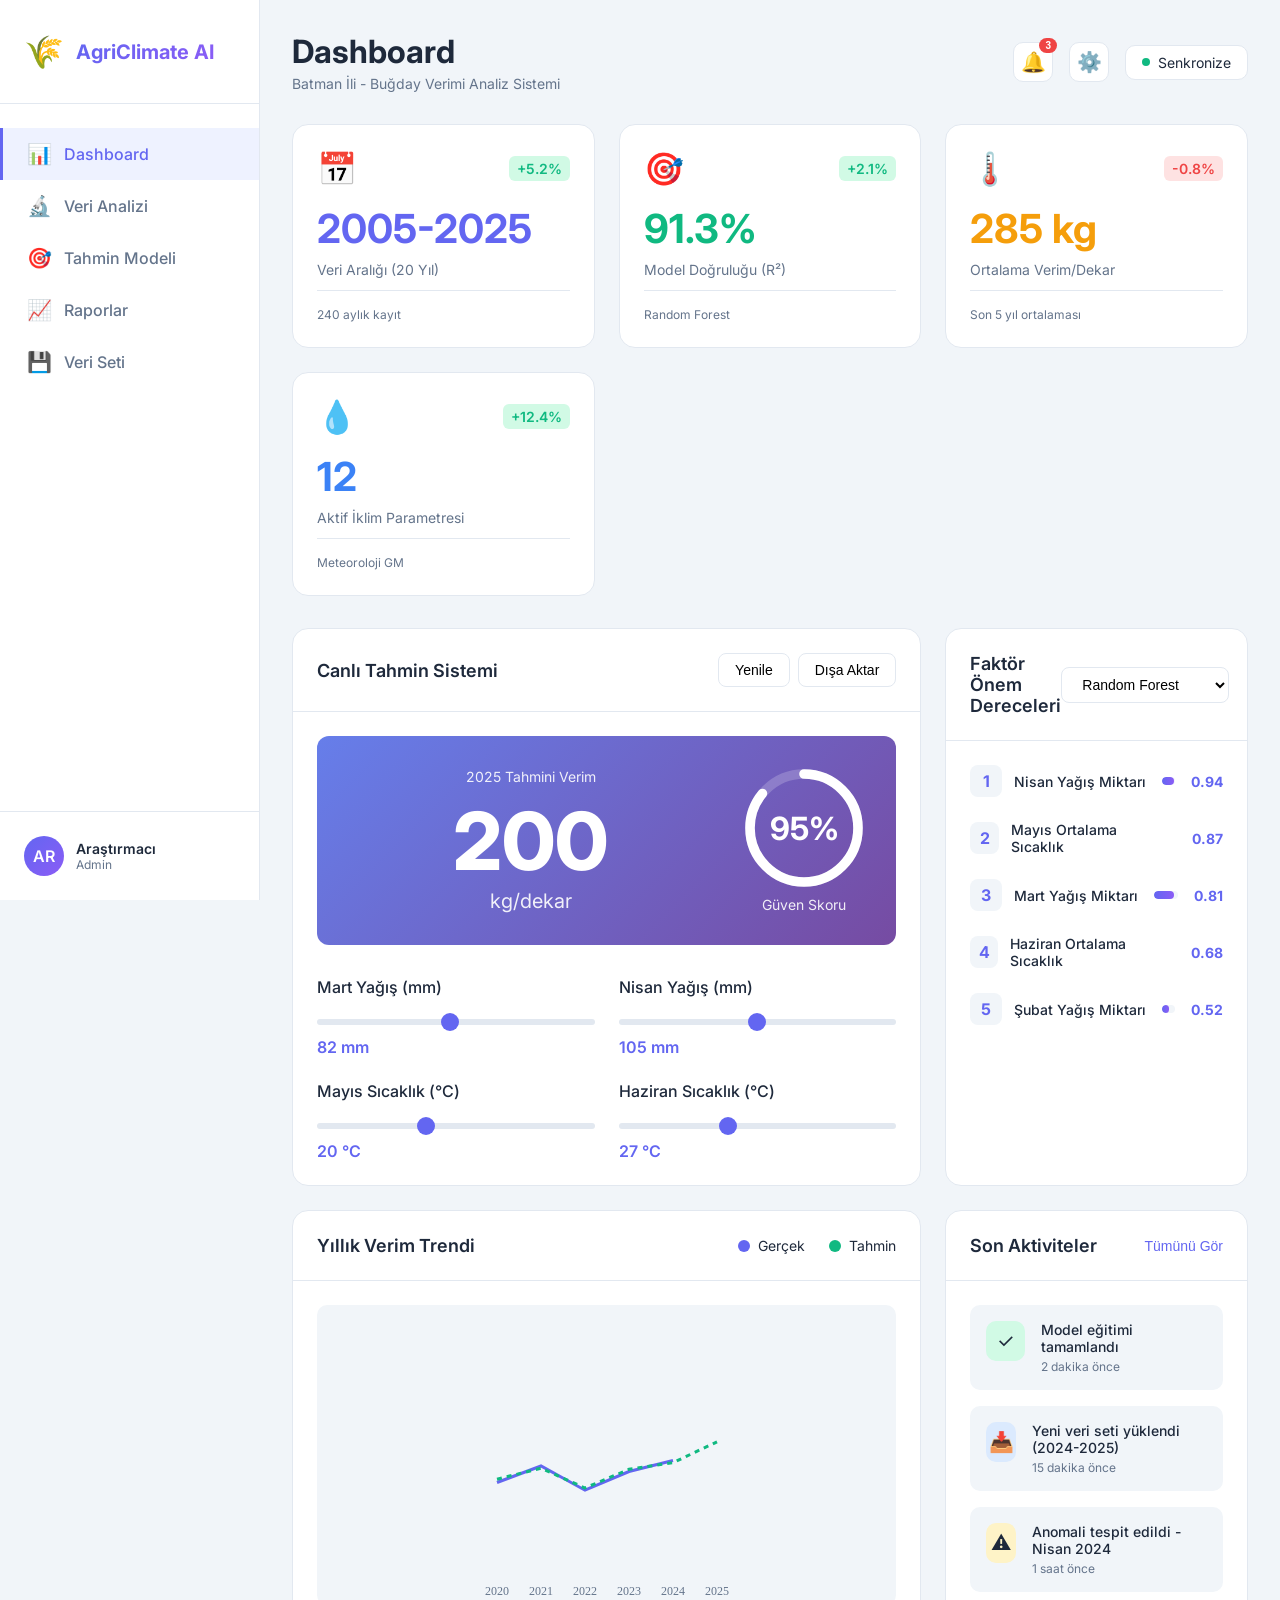
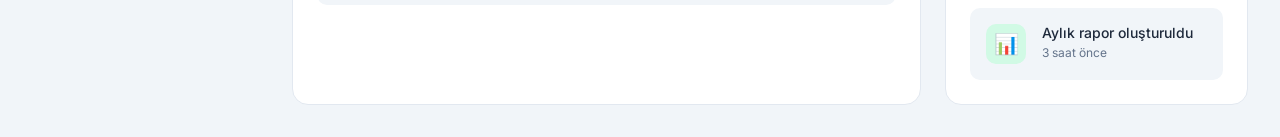
==== index.html @ 7dd1b00b "first commit" ====
<!DOCTYPE html>
<html lang="tr">
<head>
    <meta charset="UTF-8">
    <meta name="viewport" content="width=device-width, initial-scale=1.0">
    <title>AgriClimate AI - İklim Verisi Analiz Platformu</title>
    <link href="https://fonts.googleapis.com/css2?family=Inter:wght@300;400;500;600;700;800&display=swap" rel="stylesheet">
    <link rel="stylesheet" href="styles.css">
</head>
<body>
    <!-- Sidebar -->
    <aside class="sidebar">
        <div class="logo-container">
            <div class="logo-icon">🌾</div>
            <div class="logo-text">AgriClimate AI</div>
        </div>
        
        <nav class="nav-menu">
            <a href="index.html" class="nav-item active">
                <span class="nav-icon">📊</span>
                <span class="nav-text">Dashboard</span>
            </a>
            <a href="analysis.html" class="nav-item">
                <span class="nav-icon">🔬</span>
                <span class="nav-text">Veri Analizi</span>
            </a>
            <a href="prediction.html" class="nav-item">
                <span class="nav-icon">🎯</span>
                <span class="nav-text">Tahmin Modeli</span>
            </a>
            <a href="reports.html" class="nav-item">
                <span class="nav-icon">📈</span>
                <span class="nav-text">Raporlar</span>
            </a>
            <a href="data.html" class="nav-item">
                <span class="nav-icon">💾</span>
                <span class="nav-text">Veri Seti</span>
            </a>
        </nav>
        
        <div class="sidebar-footer">
            <div class="user-info">
                <div class="user-avatar">AR</div>
                <div class="user-details">
                    <div class="user-name">Araştırmacı</div>
                    <div class="user-role">Admin</div>
                </div>
            </div>
        </div>
    </aside>

    <!-- Main Content -->
    <main class="main-content">
        <!-- Top Bar -->
        <header class="top-bar">
            <div class="page-title">
                <h1>Dashboard</h1>
                <p class="page-subtitle">Batman İli - Buğday Verimi Analiz Sistemi</p>
            </div>
            <div class="top-actions">
                <button class="btn-icon" title="Bildirimler">
                    <span class="notification-badge">3</span>
                    🔔
                </button>
                <button class="btn-icon" title="Ayarlar">⚙️</button>
                <div class="sync-status">
                    <span class="status-dot"></span>
                    <span>Senkronize</span>
                </div>
            </div>
        </header>

        <!-- Stats Cards -->
        <section class="stats-grid">
            <div class="stat-card primary">
                <div class="stat-header">
                    <span class="stat-icon">📅</span>
                    <span class="stat-trend up">+5.2%</span>
                </div>
                <div class="stat-value">2005-2025</div>
                <div class="stat-label">Veri Aralığı (20 Yıl)</div>
                <div class="stat-footer">
                    <span class="stat-detail">240 aylık kayıt</span>
                </div>
            </div>

            <div class="stat-card success">
                <div class="stat-header">
                    <span class="stat-icon">🎯</span>
                    <span class="stat-trend up">+2.1%</span>
                </div>
                <div class="stat-value">91.3%</div>
                <div class="stat-label">Model Doğruluğu (R²)</div>
                <div class="stat-footer">
                    <span class="stat-detail">Random Forest</span>
                </div>
            </div>

            <div class="stat-card warning">
                <div class="stat-header">
                    <span class="stat-icon">🌡️</span>
                    <span class="stat-trend down">-0.8%</span>
                </div>
                <div class="stat-value">285 kg</div>
                <div class="stat-label">Ortalama Verim/Dekar</div>
                <div class="stat-footer">
                    <span class="stat-detail">Son 5 yıl ortalaması</span>
                </div>
            </div>

            <div class="stat-card info">
                <div class="stat-header">
                    <span class="stat-icon">💧</span>
                    <span class="stat-trend up">+12.4%</span>
                </div>
                <div class="stat-value">12</div>
                <div class="stat-label">Aktif İklim Parametresi</div>
                <div class="stat-footer">
                    <span class="stat-detail">Meteoroloji GM</span>
                </div>
            </div>
        </section>

        <!-- Main Grid -->
        <div class="dashboard-grid">
            <!-- Live Prediction Panel -->
            <section class="panel live-prediction">
                <div class="panel-header">
                    <h2>Canlı Tahmin Sistemi</h2>
                    <div class="panel-actions">
                        <button class="btn-small">Yenile</button>
                        <button class="btn-small">Dışa Aktar</button>
                    </div>
                </div>
                <div class="panel-content">
                    <div class="prediction-display">
                        <div class="prediction-main">
                            <div class="prediction-label">2025 Tahmini Verim</div>
                            <div class="prediction-value" id="mainPrediction">312</div>
                            <div class="prediction-unit">kg/dekar</div>
                        </div>
                        <div class="prediction-confidence">
                            <div class="confidence-circle">
                                <svg viewBox="0 0 100 100">
                                    <circle cx="50" cy="50" r="45" class="confidence-bg"></circle>
                                    <circle cx="50" cy="50" r="45" class="confidence-fill" style="stroke-dasharray: 257; stroke-dashoffset: 25.7;"></circle>
                                </svg>
                                <div class="confidence-text">91%</div>
                            </div>
                            <div class="confidence-label">Güven Skoru</div>
                        </div>
                    </div>
                    
                    <div class="parameters-grid">
                        <div class="param-item">
                            <label>Mart Yağış (mm)</label>
                            <input type="range" id="param1" min="20" max="150" value="82" oninput="updatePrediction()">
                            <span class="param-value" id="val1">82 mm</span>
                        </div>
                        <div class="param-item">
                            <label>Nisan Yağış (mm)</label>
                            <input type="range" id="param2" min="30" max="180" value="105" oninput="updatePrediction()">
                            <span class="param-value" id="val2">105 mm</span>
                        </div>
                        <div class="param-item">
                            <label>Mayıs Sıcaklık (°C)</label>
                            <input type="range" id="param3" min="15" max="28" value="20" oninput="updatePrediction()">
                            <span class="param-value" id="val3">20 °C</span>
                        </div>
                        <div class="param-item">
                            <label>Haziran Sıcaklık (°C)</label>
                            <input type="range" id="param4" min="22" max="35" value="27" oninput="updatePrediction()">
                            <span class="param-value" id="val4">27 °C</span>
                        </div>
                    </div>
                </div>
            </section>

            <!-- Feature Importance Chart -->
            <section class="panel feature-importance">
                <div class="panel-header">
                    <h2>Faktör Önem Dereceleri</h2>
                    <select class="select-small">
                        <option>Random Forest</option>
                        <option>XGBoost</option>
                        <option>Linear Regression</option>
                    </select>
                </div>
                <div class="panel-content">
                    <div class="importance-list">
                        <div class="importance-item">
                            <div class="importance-info">
                                <span class="importance-rank">1</span>
                                <span class="importance-name">Nisan Yağış Miktarı</span>
                            </div>
                            <div class="importance-bar-container">
                                <div class="importance-bar" style="width: 94%"></div>
                            </div>
                            <span class="importance-score">0.94</span>
                        </div>
                        <div class="importance-item">
                            <div class="importance-info">
                                <span class="importance-rank">2</span>
                                <span class="importance-name">Mayıs Ortalama Sıcaklık</span>
                            </div>
                            <div class="importance-bar-container">
                                <div class="importance-bar" style="width: 87%"></div>
                            </div>
                            <span class="importance-score">0.87</span>
                        </div>
                        <div class="importance-item">
                            <div class="importance-info">
                                <span class="importance-rank">3</span>
                                <span class="importance-name">Mart Yağış Miktarı</span>
                            </div>
                            <div class="importance-bar-container">
                                <div class="importance-bar" style="width: 81%"></div>
                            </div>
                            <span class="importance-score">0.81</span>
                        </div>
                        <div class="importance-item">
                            <div class="importance-info">
                                <span class="importance-rank">4</span>
                                <span class="importance-name">Haziran Ortalama Sıcaklık</span>
                            </div>
                            <div class="importance-bar-container">
                                <div class="importance-bar" style="width: 68%"></div>
                            </div>
                            <span class="importance-score">0.68</span>
                        </div>
                        <div class="importance-item">
                            <div class="importance-info">
                                <span class="importance-rank">5</span>
                                <span class="importance-name">Şubat Yağış Miktarı</span>
                            </div>
                            <div class="importance-bar-container">
                                <div class="importance-bar" style="width: 52%"></div>
                            </div>
                            <span class="importance-score">0.52</span>
                        </div>
                    </div>
                </div>
            </section>

            <!-- Time Series Chart -->
            <section class="panel time-series">
                <div class="panel-header">
                    <h2>Yıllık Verim Trendi</h2>
                    <div class="chart-legend">
                        <span class="legend-item"><span class="legend-dot actual"></span>Gerçek</span>
                        <span class="legend-item"><span class="legend-dot predicted"></span>Tahmin</span>
                    </div>
                </div>
                <div class="panel-content">
                    <div class="chart-container">
                        <canvas id="trendChart"></canvas>
                    </div>
                </div>
            </section>

            <!-- Recent Activity -->
            <section class="panel activity-log">
                <div class="panel-header">
                    <h2>Son Aktiviteler</h2>
                    <button class="btn-text">Tümünü Gör</button>
                </div>
                <div class="panel-content">
                    <div class="activity-list">
                        <div class="activity-item">
                            <div class="activity-icon success">✓</div>
                            <div class="activity-details">
                                <div class="activity-title">Model eğitimi tamamlandı</div>
                                <div class="activity-time">2 dakika önce</div>
                            </div>
                        </div>
                        <div class="activity-item">
                            <div class="activity-icon info">📥</div>
                            <div class="activity-details">
                                <div class="activity-title">Yeni veri seti yüklendi (2024-2025)</div>
                                <div class="activity-time">15 dakika önce</div>
                            </div>
                        </div>
                        <div class="activity-item">
                            <div class="activity-icon warning">⚠️</div>
                            <div class="activity-details">
                                <div class="activity-title">Anomali tespit edildi - Nisan 2024</div>
                                <div class="activity-time">1 saat önce</div>
                            </div>
                        </div>
                        <div class="activity-item">
                            <div class="activity-icon success">📊</div>
                            <div class="activity-details">
                                <div class="activity-title">Aylık rapor oluşturuldu</div>
                                <div class="activity-time">3 saat önce</div>
                            </div>
                        </div>
                    </div>
                </div>
            </section>
        </div>
    </main>

    <script src="script.js"></script>
</body>
</html>
---- styles.css ----
* {
    margin: 0;
    padding: 0;
    box-sizing: border-box;
}

:root {
    --primary: #6366f1;
    --primary-dark: #4f46e5;
    --success: #10b981;
    --warning: #f59e0b;
    --danger: #ef4444;
    --info: #3b82f6;
    --dark: #1e293b;
    --gray: #64748b;
    --light: #f1f5f9;
    --white: #ffffff;
    --sidebar-width: 260px;
}

body {
    font-family: 'Inter', sans-serif;
    background: var(--light);
    color: var(--dark);
    display: flex;
    min-height: 100vh;
}

/* Sidebar */
.sidebar {
    width: var(--sidebar-width);
    background: var(--white);
    border-right: 1px solid #e2e8f0;
    display: flex;
    flex-direction: column;
    position: fixed;
    height: 100vh;
    z-index: 100;
}

.logo-container {
    padding: 2rem 1.5rem;
    display: flex;
    align-items: center;
    gap: 0.75rem;
    border-bottom: 1px solid #e2e8f0;
}

.logo-icon {
    font-size: 2rem;
}

.logo-text {
    font-size: 1.25rem;
    font-weight: 700;
    background: linear-gradient(135deg, var(--primary), #8b5cf6);
    -webkit-background-clip: text;
    -webkit-text-fill-color: transparent;
}

.nav-menu {
    flex: 1;
    padding: 1.5rem 0;
}

.nav-item {
    display: flex;
    align-items: center;
    gap: 0.75rem;
    padding: 0.875rem 1.5rem;
    color: var(--gray);
    text-decoration: none;
    transition: all 0.2s;
    font-weight: 500;
    border-left: 3px solid transparent;
}

.nav-item:hover {
    background: var(--light);
    color: var(--primary);
}

.nav-item.active {
    background: #eef2ff;
    color: var(--primary);
    border-left-color: var(--primary);
}

.nav-icon {
    font-size: 1.25rem;
}

.sidebar-footer {
    padding: 1.5rem;
    border-top: 1px solid #e2e8f0;
}

.user-info {
    display: flex;
    align-items: center;
    gap: 0.75rem;
}

.user-avatar {
    width: 40px;
    height: 40px;
    border-radius: 50%;
    background: linear-gradient(135deg, var(--primary), #8b5cf6);
    display: flex;
    align-items: center;
    justify-content: center;
    color: white;
    font-weight: 600;
}

.user-details {
    flex: 1;
}

.user-name {
    font-weight: 600;
    font-size: 0.875rem;
}

.user-role {
    font-size: 0.75rem;
    color: var(--gray);
}

/* Main Content */
.main-content {
    flex: 1;
    margin-left: var(--sidebar-width);
    padding: 2rem;
}

/* Top Bar */
.top-bar {
    display: flex;
    justify-content: space-between;
    align-items: center;
    margin-bottom: 2rem;
}

.page-title h1 {
    font-size: 2rem;
    font-weight: 700;
    margin-bottom: 0.25rem;
}

.page-subtitle {
    color: var(--gray);
    font-size: 0.875rem;
}

.top-actions {
    display: flex;
    align-items: center;
    gap: 1rem;
}

.btn-icon {
    width: 40px;
    height: 40px;
    border-radius: 10px;
    border: 1px solid #e2e8f0;
    background: white;
    cursor: pointer;
    font-size: 1.25rem;
    transition: all 0.2s;
    position: relative;
}

.btn-icon:hover {
    background: var(--light);
    transform: translateY(-2px);
}

.notification-badge {
    position: absolute;
    top: -5px;
    right: -5px;
    background: var(--danger);
    color: white;
    font-size: 0.625rem;
    padding: 0.125rem 0.375rem;
    border-radius: 10px;
    font-weight: 600;
}

.sync-status {
    display: flex;
    align-items: center;
    gap: 0.5rem;
    padding: 0.5rem 1rem;
    background: white;
    border-radius: 10px;
    border: 1px solid #e2e8f0;
    font-size: 0.875rem;
}

.status-dot {
    width: 8px;
    height: 8px;
    border-radius: 50%;
    background: var(--success);
    animation: pulse 2s infinite;
}

@keyframes pulse {
    0%, 100% { opacity: 1; }
    50% { opacity: 0.5; }
}

/* Stats Grid */
.stats-grid {
    display: grid;
    grid-template-columns: repeat(auto-fit, minmax(250px, 1fr));
    gap: 1.5rem;
    margin-bottom: 2rem;
}

.stat-card {
    background: white;
    padding: 1.5rem;
    border-radius: 16px;
    border: 1px solid #e2e8f0;
    transition: all 0.3s;
}

.stat-card:hover {
    transform: translateY(-4px);
    box-shadow: 0 12px 24px rgba(0,0,0,0.1);
}

.stat-header {
    display: flex;
    justify-content: space-between;
    align-items: center;
    margin-bottom: 1rem;
}

.stat-icon {
    font-size: 2rem;
}

.stat-trend {
    font-size: 0.875rem;
    font-weight: 600;
    padding: 0.25rem 0.5rem;
    border-radius: 6px;
}

.stat-trend.up {
    background: #d1fae5;
    color: var(--success);
}

.stat-trend.down {
    background: #fee2e2;
    color: var(--danger);
}

.stat-value {
    font-size: 2.5rem;
    font-weight: 700;
    margin-bottom: 0.5rem;
}

.stat-card.primary .stat-value { color: var(--primary); }
.stat-card.success .stat-value { color: var(--success); }
.stat-card.warning .stat-value { color: var(--warning); }
.stat-card.info .stat-value { color: var(--info); }

.stat-label {
    color: var(--gray);
    font-size: 0.875rem;
    margin-bottom: 0.75rem;
}

.stat-footer {
    padding-top: 0.75rem;
    border-top: 1px solid #e2e8f0;
}

.stat-detail {
    font-size: 0.75rem;
    color: var(--gray);
}

/* Dashboard Grid */
.dashboard-grid {
    display: grid;
    grid-template-columns: repeat(12, 1fr);
    gap: 1.5rem;
}

.panel {
    background: white;
    border-radius: 16px;
    border: 1px solid #e2e8f0;
    overflow: hidden;
}

.panel-header {
    padding: 1.5rem;
    border-bottom: 1px solid #e2e8f0;
    display: flex;
    justify-content: space-between;
    align-items: center;
}

.panel-header h2 {
    font-size: 1.125rem;
    font-weight: 600;
}

.panel-content {
    padding: 1.5rem;
}

.live-prediction {
    grid-column: span 8;
}

.feature-importance {
    grid-column: span 4;
}

.time-series {
    grid-column: span 8;
}

.activity-log {
    grid-column: span 4;
}

/* Live Prediction */
.prediction-display {
    display: grid;
    grid-template-columns: 1fr auto;
    gap: 2rem;
    margin-bottom: 2rem;
    padding: 2rem;
    background: linear-gradient(135deg, #667eea 0%, #764ba2 100%);
    border-radius: 12px;
    color: white;
}

.prediction-main {
    text-align: center;
}

.prediction-label {
    font-size: 0.875rem;
    opacity: 0.9;
    margin-bottom: 1rem;
}

.prediction-value {
    font-size: 5rem;
    font-weight: 800;
    line-height: 1;
    transition: all 0.3s;
}

.prediction-unit {
    font-size: 1.25rem;
    opacity: 0.9;
    margin-top: 0.5rem;
}

.prediction-confidence {
    display: flex;
    flex-direction: column;
    align-items: center;
    gap: 0.5rem;
}

.confidence-circle {
    position: relative;
    width: 120px;
    height: 120px;
}

.confidence-circle svg {
    transform: rotate(-90deg);
}

.confidence-bg {
    fill: none;
    stroke: rgba(255,255,255,0.2);
    stroke-width: 8;
}

.confidence-fill {
    fill: none;
    stroke: white;
    stroke-width: 8;
    stroke-linecap: round;
    transition: stroke-dashoffset 0.5s;
}

.confidence-text {
    position: absolute;
    top: 50%;
    left: 50%;
    transform: translate(-50%, -50%);
    font-size: 2rem;
    font-weight: 700;
}

.confidence-label {
    font-size: 0.875rem;
    opacity: 0.9;
}

.parameters-grid {
    display: grid;
    grid-template-columns: repeat(2, 1fr);
    gap: 1.5rem;
}

.param-item label {
    display: block;
    font-weight: 500;
    margin-bottom: 0.75rem;
    color: var(--dark);
}

.param-item input[type="range"] {
    width: 100%;
    height: 6px;
    border-radius: 3px;
    background: #e2e8f0;
    outline: none;
    -webkit-appearance: none;
}

.param-item input[type="range"]::-webkit-slider-thumb {
    -webkit-appearance: none;
    width: 18px;
    height: 18px;
    border-radius: 50%;
    background: var(--primary);
    cursor: pointer;
    transition: all 0.2s;
}

.param-item input[type="range"]::-webkit-slider-thumb:hover {
    transform: scale(1.2);
}

.param-item input[type="range"]::-moz-range-thumb {
    width: 18px;
    height: 18px;
    border-radius: 50%;
    background: var(--primary);
    cursor: pointer;
    border: none;
}

.param-value {
    display: inline-block;
    margin-top: 0.5rem;
    font-weight: 600;
    color: var(--primary);
}

/* Feature Importance */
.importance-list {
    display: flex;
    flex-direction: column;
    gap: 1.5rem;
}

.importance-item {
    display: grid;
    grid-template-columns: auto 1fr auto;
    gap: 1rem;
    align-items: center;
}

.importance-info {
    display: flex;
    align-items: center;
    gap: 0.75rem;
}

.importance-rank {
    width: 32px;
    height: 32px;
    border-radius: 8px;
    background: var(--light);
    display: flex;
    align-items: center;
    justify-content: center;
    font-weight: 700;
    color: var(--primary);
}

.importance-name {
    font-weight: 500;
    font-size: 0.875rem;
}

.importance-bar-container {
    height: 8px;
    background: var(--light);
    border-radius: 4px;
    overflow: hidden;
}

.importance-bar {
    height: 100%;
    background: linear-gradient(90deg, var(--primary), #8b5cf6);
    border-radius: 4px;
    transition: width 0.5s ease;
}

.importance-score {
    font-weight: 700;
    color: var(--primary);
    font-size: 0.875rem;
}

/* Activity Log */
.activity-list {
    display: flex;
    flex-direction: column;
    gap: 1rem;
}

.activity-item {
    display: flex;
    gap: 1rem;
    padding: 1rem;
    border-radius: 10px;
    background: var(--light);
    transition: all 0.2s;
}

.activity-item:hover {
    background: #e2e8f0;
}

.activity-icon {
    width: 40px;
    height: 40px;
    border-radius: 10px;
    display: flex;
    align-items: center;
    justify-content: center;
    font-size: 1.25rem;
}

.activity-icon.success { background: #d1fae5; }
.activity-icon.info { background: #dbeafe; }
.activity-icon.warning { background: #fef3c7; }

.activity-title {
    font-weight: 500;
    font-size: 0.875rem;
    margin-bottom: 0.25rem;
}

.activity-time {
    font-size: 0.75rem;
    color: var(--gray);
}

/* Buttons */
.btn-small {
    padding: 0.5rem 1rem;
    border-radius: 8px;
    border: 1px solid #e2e8f0;
    background: white;
    font-weight: 500;
    font-size: 0.875rem;
    cursor: pointer;
    transition: all 0.2s;
}

.btn-small:hover {
    background: var(--light);
}

.btn-text {
    background: none;
    border: none;
    color: var(--primary);
    font-weight: 500;
    font-size: 0.875rem;
    cursor: pointer;
}

.select-small {
    padding: 0.5rem 1rem;
    border-radius: 8px;
    border: 1px solid #e2e8f0;
    background: white;
    font-weight: 500;
    font-size: 0.875rem;
    cursor: pointer;
}

.panel-actions {
    display: flex;
    gap: 0.5rem;
}

/* Chart */
.chart-container {
    height: 300px;
    background: var(--light);
    border-radius: 10px;
    display: flex;
    align-items: center;
    justify-content: center;
    color: var(--gray);
}

.chart-legend {
    display: flex;
    gap: 1.5rem;
}

.legend-item {
    display: flex;
    align-items: center;
    gap: 0.5rem;
    font-size: 0.875rem;
}

.legend-dot {
    width: 12px;
    height: 12px;
    border-radius: 50%;
}

.legend-dot.actual { background: var(--primary); }
.legend-dot.predicted { background: var(--success); }

/* Responsive */
@media (max-width: 1200px) {
    .live-prediction,
    .time-series {
        grid-column: span 12;
    }
    
    .feature-importance,
    .activity-log {
        grid-column: span 6;
    }
}

@media (max-width: 768px) {
    .sidebar {
        transform: translateX(-100%);
    }
    
    .main-content {
        margin-left: 0;
    }
    
    .stats-grid {
        grid-template-columns: 1fr;
    }
    
    .parameters-grid {
        grid-template-columns: 1fr;
    }
    
    .feature-importance,
    .activity-log {
        grid-column: span 12;
    }
}
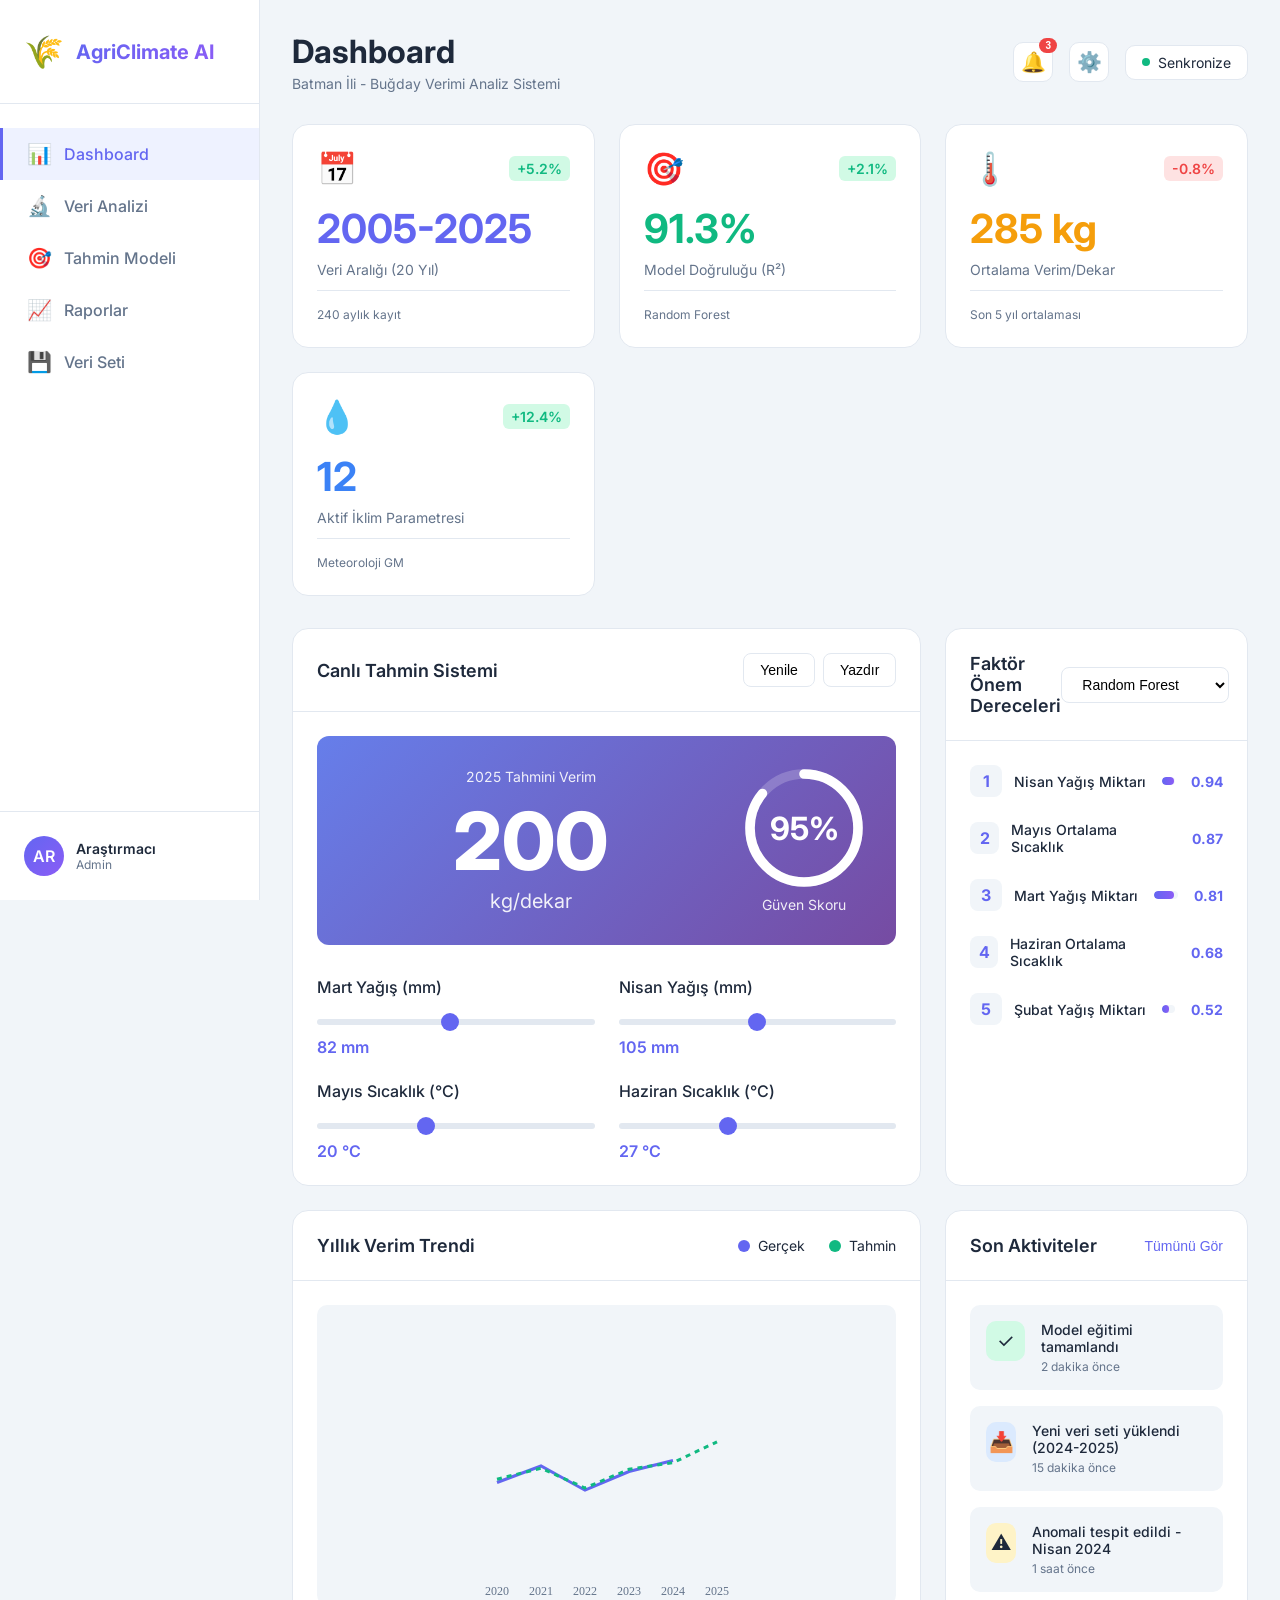
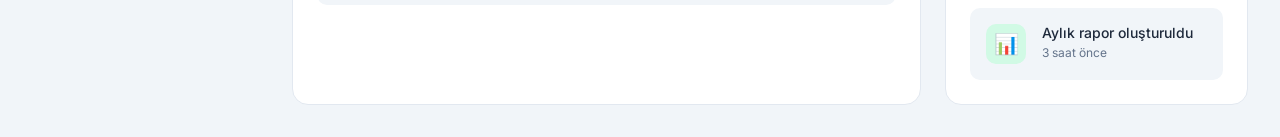
==== commit 68cf974b: "first commit" ====
--- a/index.html
+++ b/index.html
@@ -58,11 +58,11 @@
                 <p class="page-subtitle">Batman İli - Buğday Verimi Analiz Sistemi</p>
             </div>
             <div class="top-actions">
-                <button class="btn-icon" title="Bildirimler">
+                <button class="btn-icon" title="Bildirimler" onclick="alert('Bildirimler\n\n🔔 Model eğitimi tamamlandı (2 dk önce)\n📥 Yeni veri seti yüklendi (15 dk önce)\n⚠️ Anomali tespit edildi (1 saat önce)')">
                     <span class="notification-badge">3</span>
                     🔔
                 </button>
-                <button class="btn-icon" title="Ayarlar">⚙️</button>
+                <button class="btn-icon" title="Ayarlar" onclick="alert('Sistem Ayarları\n\n• Model Parametreleri\n• Veri Kaynakları\n• Bildirim Tercihleri\n• Dışa Aktarım Ayarları\n• Kullanıcı Profili')">⚙️</button>
                 <div class="sync-status">
                     <span class="status-dot"></span>
                     <span>Senkronize</span>
@@ -128,8 +128,8 @@
                 <div class="panel-header">
                     <h2>Canlı Tahmin Sistemi</h2>
                     <div class="panel-actions">
-                        <button class="btn-small">Yenile</button>
-                        <button class="btn-small">Dışa Aktar</button>
+                        <button class="btn-small" onclick="location.reload()">Yenile</button>
+                        <button class="btn-small" onclick="window.print()">Yazdır</button>
                     </div>
                 </div>
                 <div class="panel-content">
@@ -262,7 +262,7 @@
             <section class="panel activity-log">
                 <div class="panel-header">
                     <h2>Son Aktiviteler</h2>
-                    <button class="btn-text">Tümünü Gör</button>
+                    <button class="btn-text" onclick="alert('Aktivite Geçmişi\n\nToplam 47 aktivite kaydı bulundu.\n\nSon 24 saat:\n• 12 model eğitimi\n• 8 veri yükleme\n• 5 rapor oluşturma\n• 3 anomali tespiti')">Tümünü Gör</button>
                 </div>
                 <div class="panel-content">
                     <div class="activity-list">
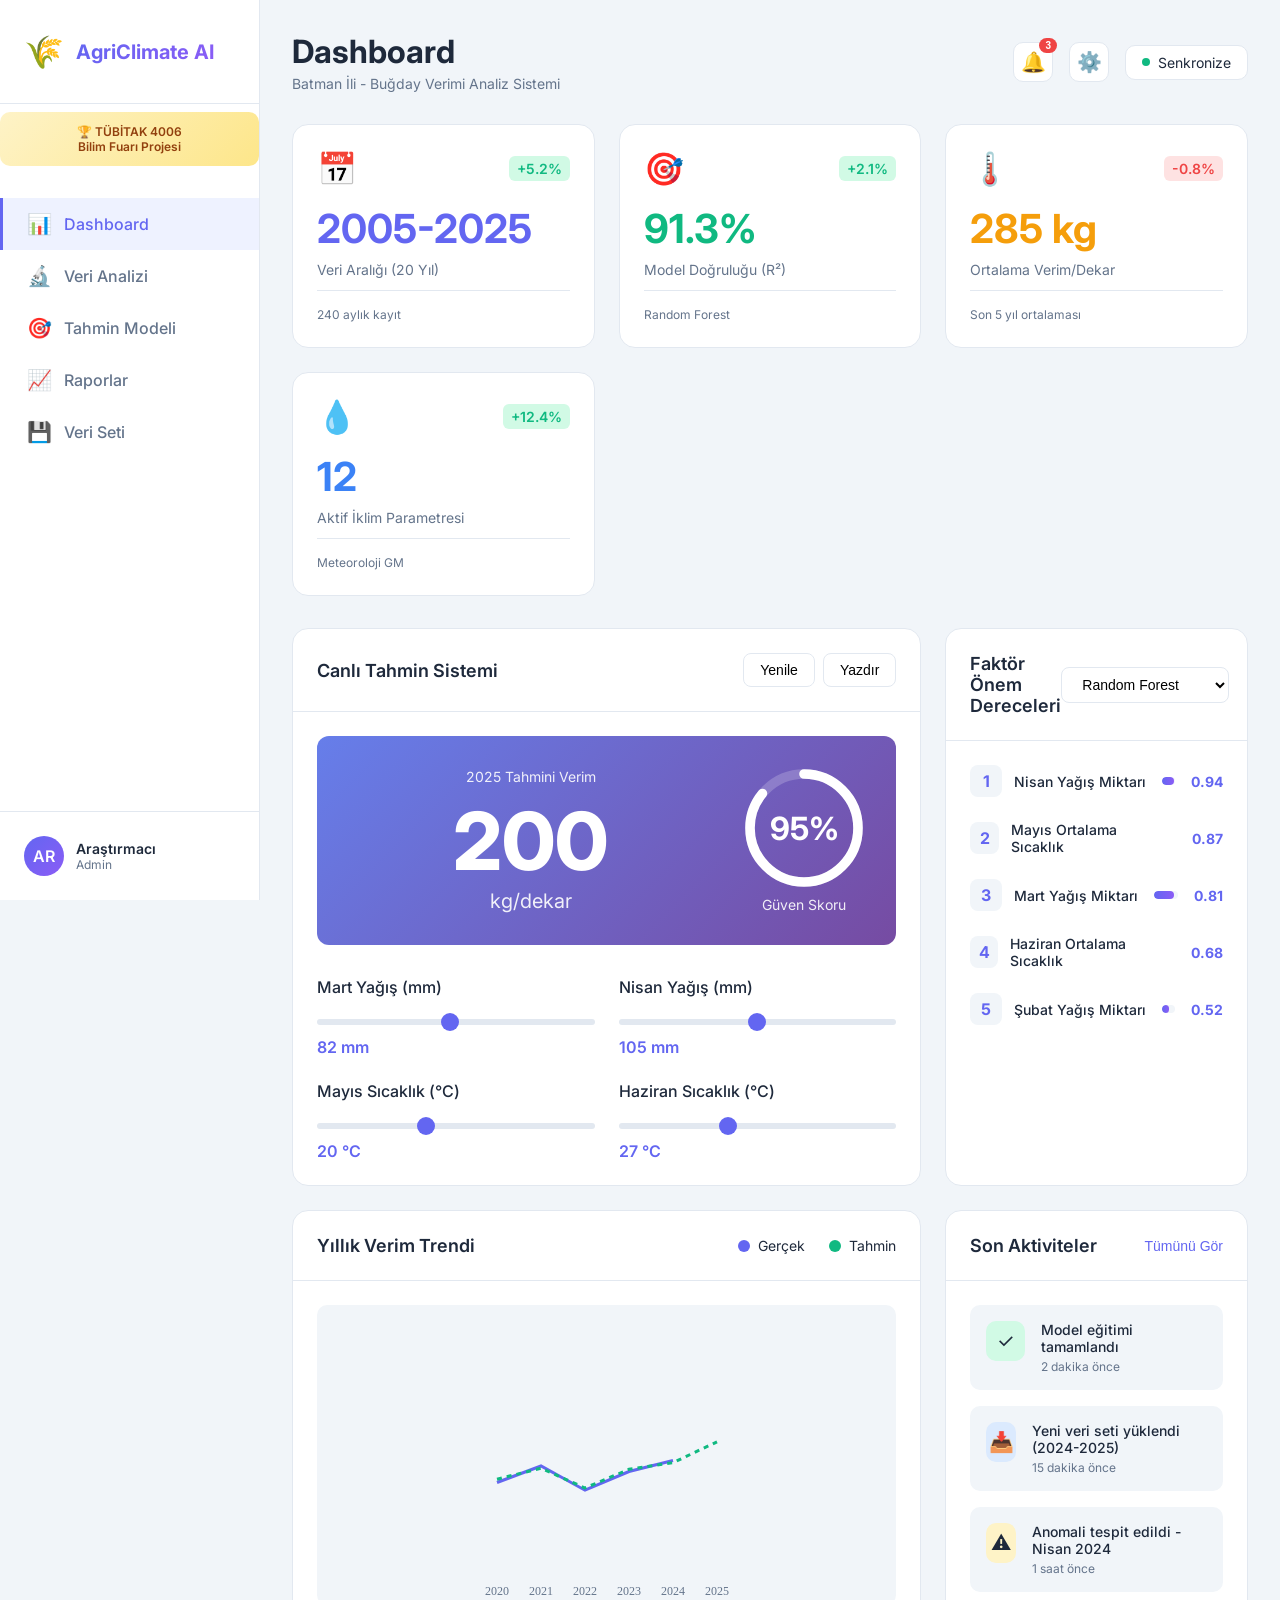
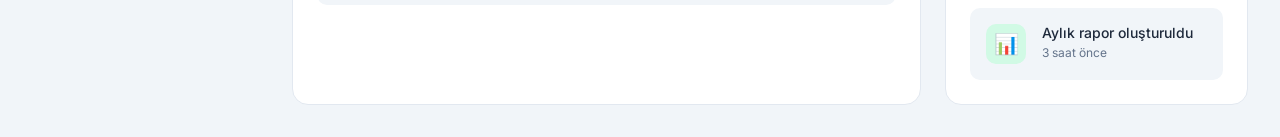
==== commit 2484d932: "first commit" ====
--- a/index.html
+++ b/index.html
@@ -15,6 +15,10 @@
             <div class="logo-text">AgriClimate AI</div>
         </div>
         
+        <div style="padding: 0.75rem 1.5rem; margin: 0.5rem 0; background: linear-gradient(135deg, #fef3c7, #fde68a); border-radius: 10px; font-size: 0.75rem; text-align: center; font-weight: 600; color: #92400e;">
+            🏆 TÜBİTAK 4006<br>Bilim Fuarı Projesi
+        </div>
+        
         <nav class="nav-menu">
             <a href="index.html" class="nav-item active">
                 <span class="nav-icon">📊</span>
